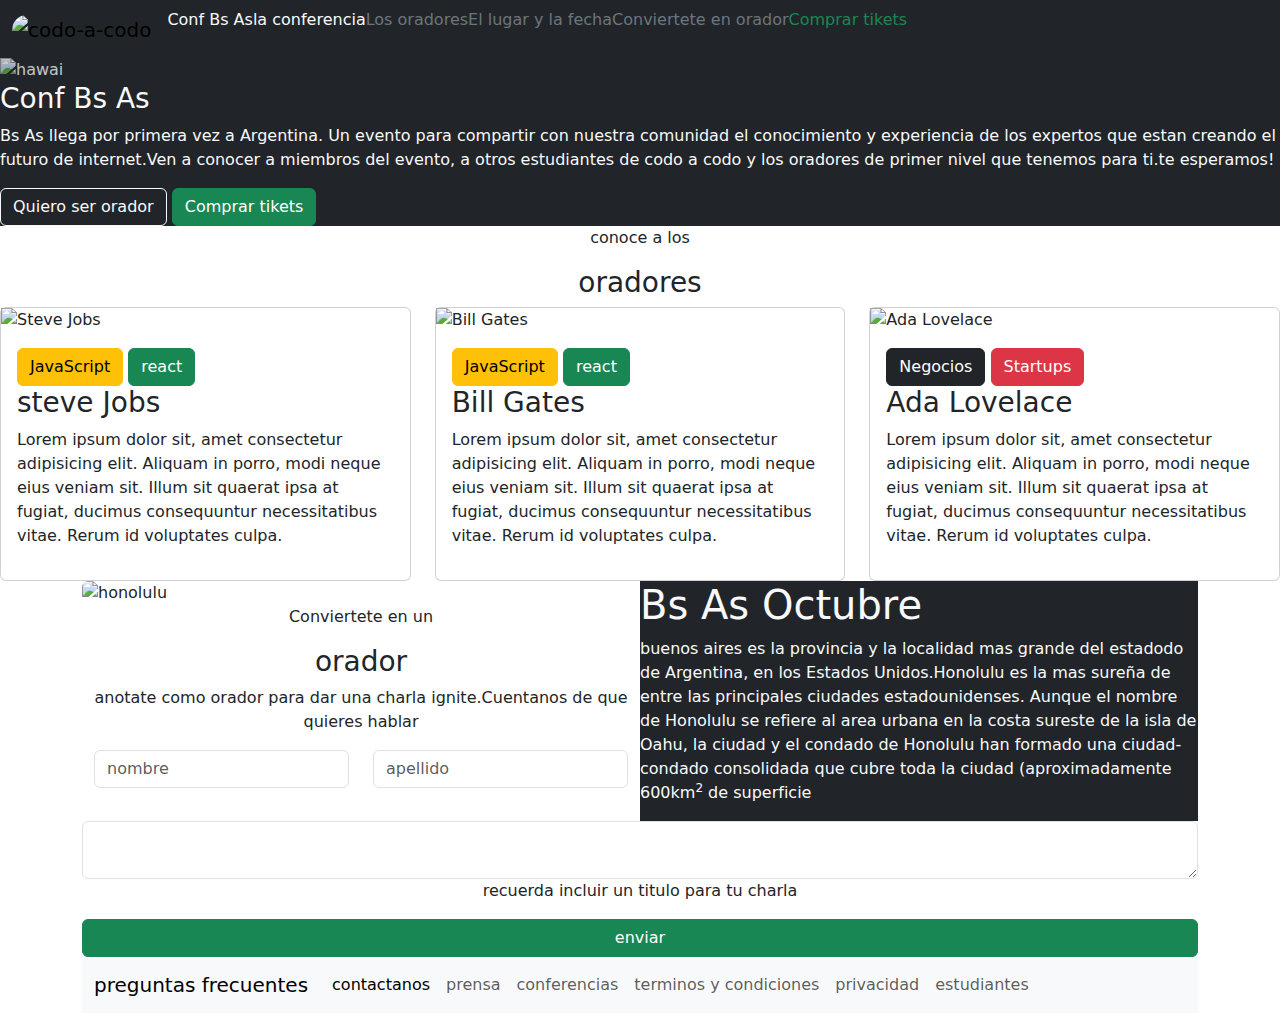
==== index.html @ f19c5482 "Primer commit" ====
<!DOCTYPE html>
<html lang="es">
<head>
    <meta charset="UTF-8">
    <meta http-equiv="X-UA-Compatible" content="IE=edge">
    <meta name="viewport" content="width=device-width, initial-scale=1.0">
    <title>Document</title>
    <link rel="stylesheet" href="../css/estilo.css">
    <!-- Latest compiled and minified CSS -->
    <link href="https://cdn.jsdelivr.net/npm/bootstrap@5.1.3/dist/css/bootstrap.min.css" rel="stylesheet">

    <!-- Latest compiled JavaScript -->
    <script src="https://cdn.jsdelivr.net/npm/bootstrap@5.1.3/dist/js/bootstrap.bundle.min.js"></script>
</head>
<body>
    <div class="navbar navbar-expand-sm text-light bg-dark"> 
        <div class="container-fluid ">
            <ul class="text-secondary navbar-nav">
             <li class="nav-item navbar-brand">
                <img src="../img/codoacodo.png" alt="codo-a-codo"
                class="rounded-pill" style="width: 8rem;"></li>
             <li class="nav-item text-light"> Conf Bs As </li>
             <li class="nav-item text-light">la conferencia</li>
             <li class="nav-item"> Los oradores </li>
             <li class="nav-item">El lugar y la fecha </li>
             <li class="nav-item">Conviertete en orador </li>
             <li class="nav-item text-success ">Comprar tikets </li>
            </ul>
        </div>
        
    </div>
    <div class="text-light bg-dark">
        <img class="img-fluid opacity-75 bg-dark"  src="../img/hawaii.jpg" alt="hawai">
        <div class="relleno">
            <h3>Conf Bs As</h3>
            <p>Bs As llega por primera vez a Argentina. Un evento para compartir con nuestra comunidad el conocimiento y experiencia de los expertos que estan creando el futuro de internet.Ven a conocer a miembros del evento, a otros estudiantes de codo a codo y los oradores de primer nivel que tenemos para ti.te esperamos!</p>
            <button class="btn btn-outline-light text-light">Quiero ser orador</button>
            <button class="btn btn-success" >Comprar tikets</button>
       </div>
     </div>
     <div>
      <p class="text-center">conoce a los</p>
      <h3 class="text-center">oradores</h3>
     </div>
     <div class="row">
         <div class="col-sm-4">
            <div class="card">
              <img src="../img/steve.jpg" alt="Steve Jobs" class="card-image-top">
              <div class="card-body">
                <button class="btn btn-warning">JavaScript</button>
                <button class="btn btn-success">react</button>
                <h3 class="card-title">steve Jobs</h3>
                <p>Lorem ipsum dolor sit, amet consectetur adipisicing elit. Aliquam in porro, modi neque eius veniam sit. Illum sit quaerat ipsa at fugiat, ducimus consequuntur necessitatibus vitae. Rerum id voluptates culpa.</p>
              </div>
            </div>
         </div>
         <div class="col-sm-4">
            <div class="card">
               <img src="../img/bill.jpg" alt="Bill Gates" class="card-image-top">
              <div class="card-body">
                 <button class="btn btn-warning">JavaScript</button>
                 <button class="btn btn-success">react</button>
                 <h3 class="card-title">Bill Gates</h3>
                 <p>Lorem ipsum dolor sit, amet consectetur adipisicing elit. Aliquam in porro, modi neque eius veniam sit. Illum sit quaerat ipsa at fugiat, ducimus consequuntur necessitatibus vitae. Rerum id voluptates culpa.</p>
              </div>
            </div>
         </div>
         <div class="col-sm-4">
            <div class="card">
               <img src="../img/ada.jpeg" alt="Ada Lovelace" class="card-image-top">
              <div class="card-body">
                <button class="btn btn-dark">Negocios</button>
                <button class="btn btn-danger">Startups</button>
                <h3 class="card-title">Ada Lovelace</h3>
                <p>Lorem ipsum dolor sit, amet consectetur adipisicing elit. Aliquam in porro, modi neque eius veniam sit. Illum sit quaerat ipsa at fugiat, ducimus consequuntur necessitatibus vitae. Rerum id voluptates culpa.</p>
              </div>
            </div>
         </div>
      </div>
      <div class="container bg-dark">
        <div> 
          <img src="../img/honolulu.jpg" alt="honolulu" class="honolulu rounded float-start col-sm-6">
        </div>
        <div class="bg-dark text-light col-sm-6 float-end">
          <h1> Bs As Octubre</h1>
          <p>buenos aires es la provincia y la localidad mas grande del estadodo de Argentina, en los Estados Unidos.Honolulu es la mas sureña de entre las principales ciudades estadounidenses. Aunque el nombre de Honolulu se refiere al area urbana en la costa sureste de la isla de Oahu, la ciudad y el condado de Honolulu han formado una ciudad-condado consolidada que cubre toda la ciudad (aproximadamente 600km<sup>2</sup> de superficie</p>
        </div>
      </div>
  <div class="container">
    <div>
      <p class="text-center">Conviertete en un</p>
      <h3 class="text-center">orador</h3>
      <p class="text-center">anotate como orador para dar una charla ignite.Cuentanos de que quieres hablar</p>
    </div>
    <div class="row">
      <div class="col">
        <input type="text" class="form-control" placeholder="nombre" aria-label="First name">
      </div>
      <div class="col">
        <input type="text" class="form-control" placeholder="apellido" aria-label="Last name">
      </div>
    </div>
    <div class="form-floating">
      <textarea class="form-control" id="validationTextarea" placeholder="sobre que quieres hablar?">
      </textarea>
      <p class="text-center">recuerda incluir un titulo para tu charla </p>
      <div class="d-grid gap-2">
       <button class="btn btn-success" type="submit">enviar</button>
      </div>
    </div>
  </div>   
 <div class="container">
  <nav class="navbar navbar-expand-lg bg-light">
    <div class="container-fluid">
      <a class="navbar-brand" href="#">preguntas frecuentes</a>
      <button class="navbar-toggler" type="button" data-bs-toggle="collapse" data-bs-target="#navbarNavAltMarkup" aria-controls="navbarNavAltMarkup" aria-expanded="false" aria-label="Toggle navigation">
        <span class="navbar-toggler-icon"></span>
      </button>
      <div class="collapse navbar-collapse" id="navbarNavAltMarkup">
        <div class="navbar-nav">
          <a class="nav-link active" aria-current="page" href="#">contactanos</a>
          <a class="nav-link" href="#">prensa</a>
          <a class="nav-link" href="#">conferencias</a>
          <a class="nav-link" href="#">terminos y condiciones</a>
          <a class="nav-link" href="#">privacidad</a>
          <a class="nav-link" href="#" >estudiantes</a>
        </div>
      </div>
    </div>
  </nav>
</div>
 </body>
</html>
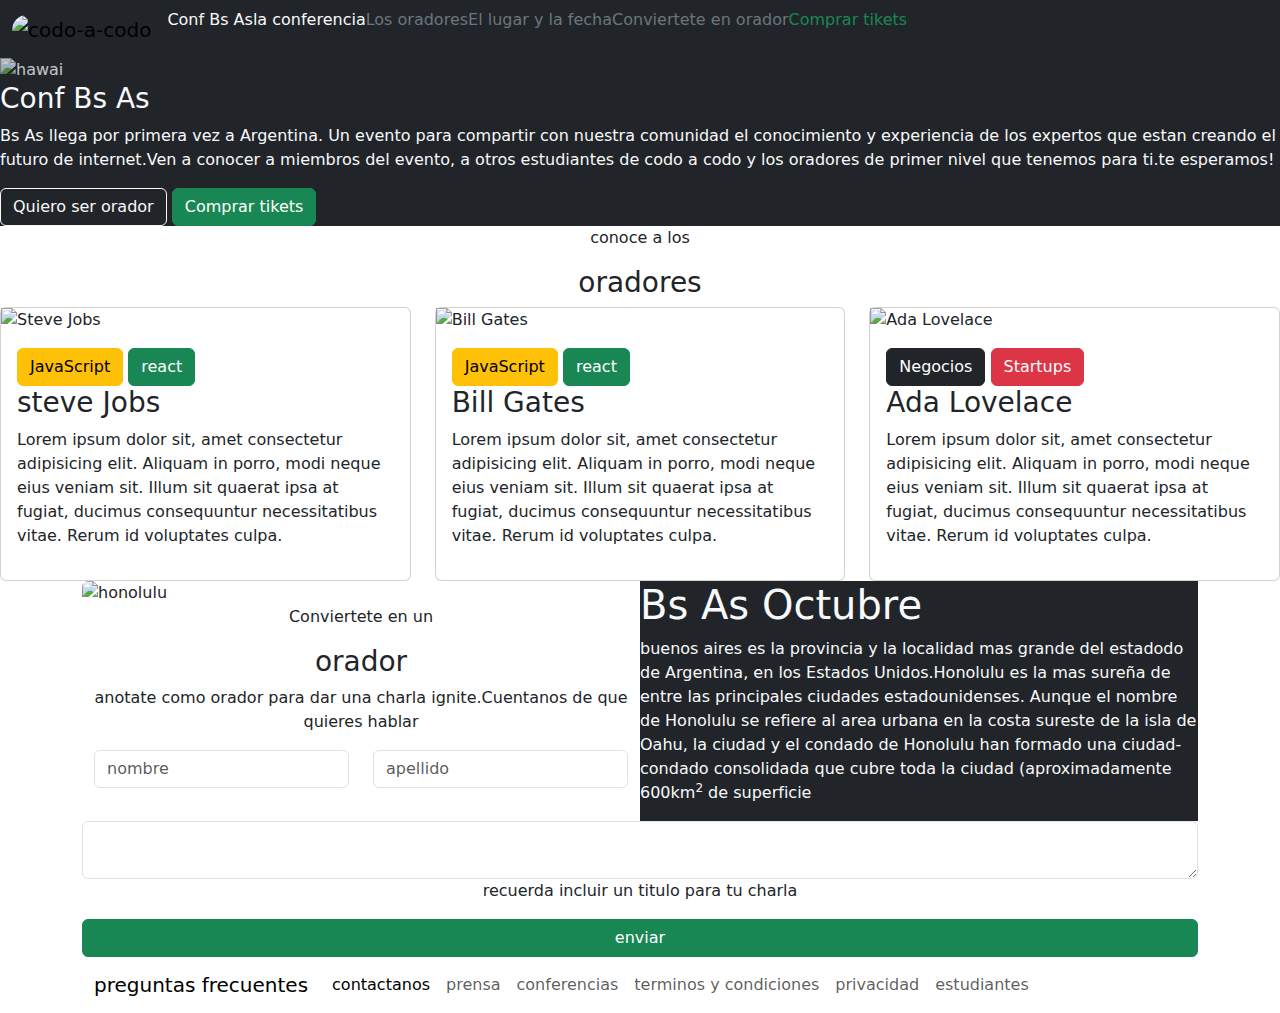
==== commit dc811e85: "fondo" ====
--- a/index.html
+++ b/index.html
@@ -9,8 +9,6 @@
     <!-- Latest compiled and minified CSS -->
     <link href="https://cdn.jsdelivr.net/npm/bootstrap@5.1.3/dist/css/bootstrap.min.css" rel="stylesheet">
 
-    <!-- Latest compiled JavaScript -->
-    <script src="https://cdn.jsdelivr.net/npm/bootstrap@5.1.3/dist/js/bootstrap.bundle.min.js"></script>
 </head>
 <body>
     <div class="navbar navbar-expand-sm text-light bg-dark"> 
@@ -110,7 +108,7 @@
     </div>
   </div>   
  <div class="container">
-  <nav class="navbar navbar-expand-lg bg-light">
+  <nav class="navbar navbar-expand-lg fondoFooter">
     <div class="container-fluid">
       <a class="navbar-brand" href="#">preguntas frecuentes</a>
       <button class="navbar-toggler" type="button" data-bs-toggle="collapse" data-bs-target="#navbarNavAltMarkup" aria-controls="navbarNavAltMarkup" aria-expanded="false" aria-label="Toggle navigation">
@@ -129,5 +127,10 @@
     </div>
   </nav>
 </div>
- </body>
+ 
+
+    <!-- Latest compiled JavaScript -->
+    <script src="https://cdn.jsdelivr.net/npm/bootstrap@5.1.3/dist/js/bootstrap.bundle.min.js"></script>
+
+</body>
 </html>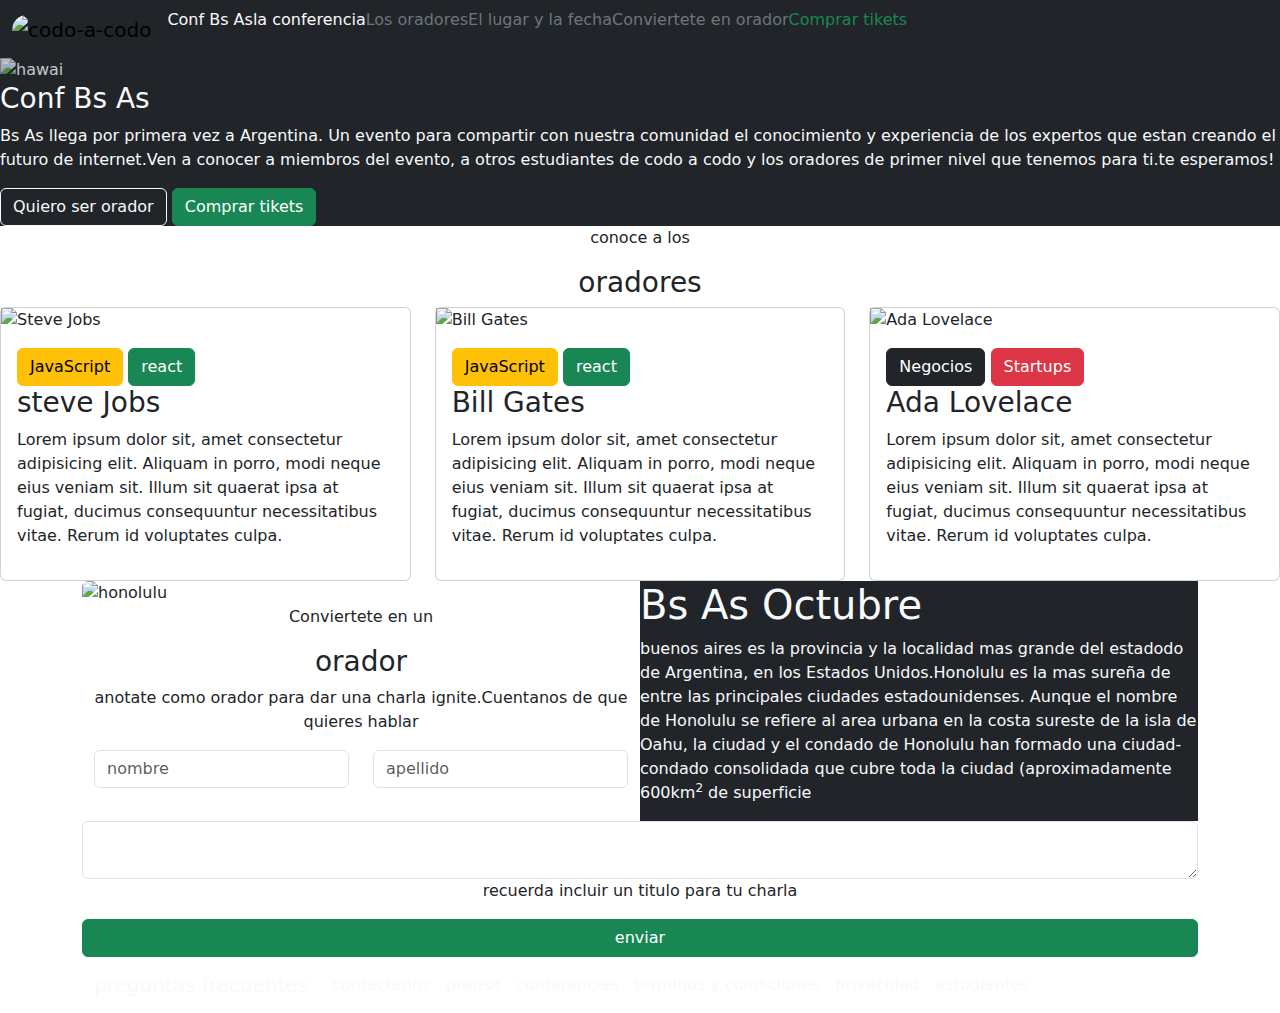
==== commit 6414663a: "letras blancas" ====
--- a/index.html
+++ b/index.html
@@ -110,18 +110,18 @@
  <div class="container">
   <nav class="navbar navbar-expand-lg fondoFooter">
     <div class="container-fluid">
-      <a class="navbar-brand" href="#">preguntas frecuentes</a>
+      <a class="navbar-brand text-light" href="#">preguntas frecuentes</a>
       <button class="navbar-toggler" type="button" data-bs-toggle="collapse" data-bs-target="#navbarNavAltMarkup" aria-controls="navbarNavAltMarkup" aria-expanded="false" aria-label="Toggle navigation">
         <span class="navbar-toggler-icon"></span>
       </button>
       <div class="collapse navbar-collapse" id="navbarNavAltMarkup">
         <div class="navbar-nav">
-          <a class="nav-link active" aria-current="page" href="#">contactanos</a>
-          <a class="nav-link" href="#">prensa</a>
-          <a class="nav-link" href="#">conferencias</a>
-          <a class="nav-link" href="#">terminos y condiciones</a>
-          <a class="nav-link" href="#">privacidad</a>
-          <a class="nav-link" href="#" >estudiantes</a>
+          <a class="nav-link active text-light" aria-current="page" href="#">contactanos</a>
+          <a class="nav-link text-light" href="#">prensa</a>
+          <a class="nav-link text-light" href="#">conferencias</a>
+          <a class="nav-link text-light" href="#">terminos y condiciones</a>
+          <a class="nav-link text-light" href="#">privacidad</a>
+          <a class="nav-link text-light" href="#" >estudiantes</a>
         </div>
       </div>
     </div>
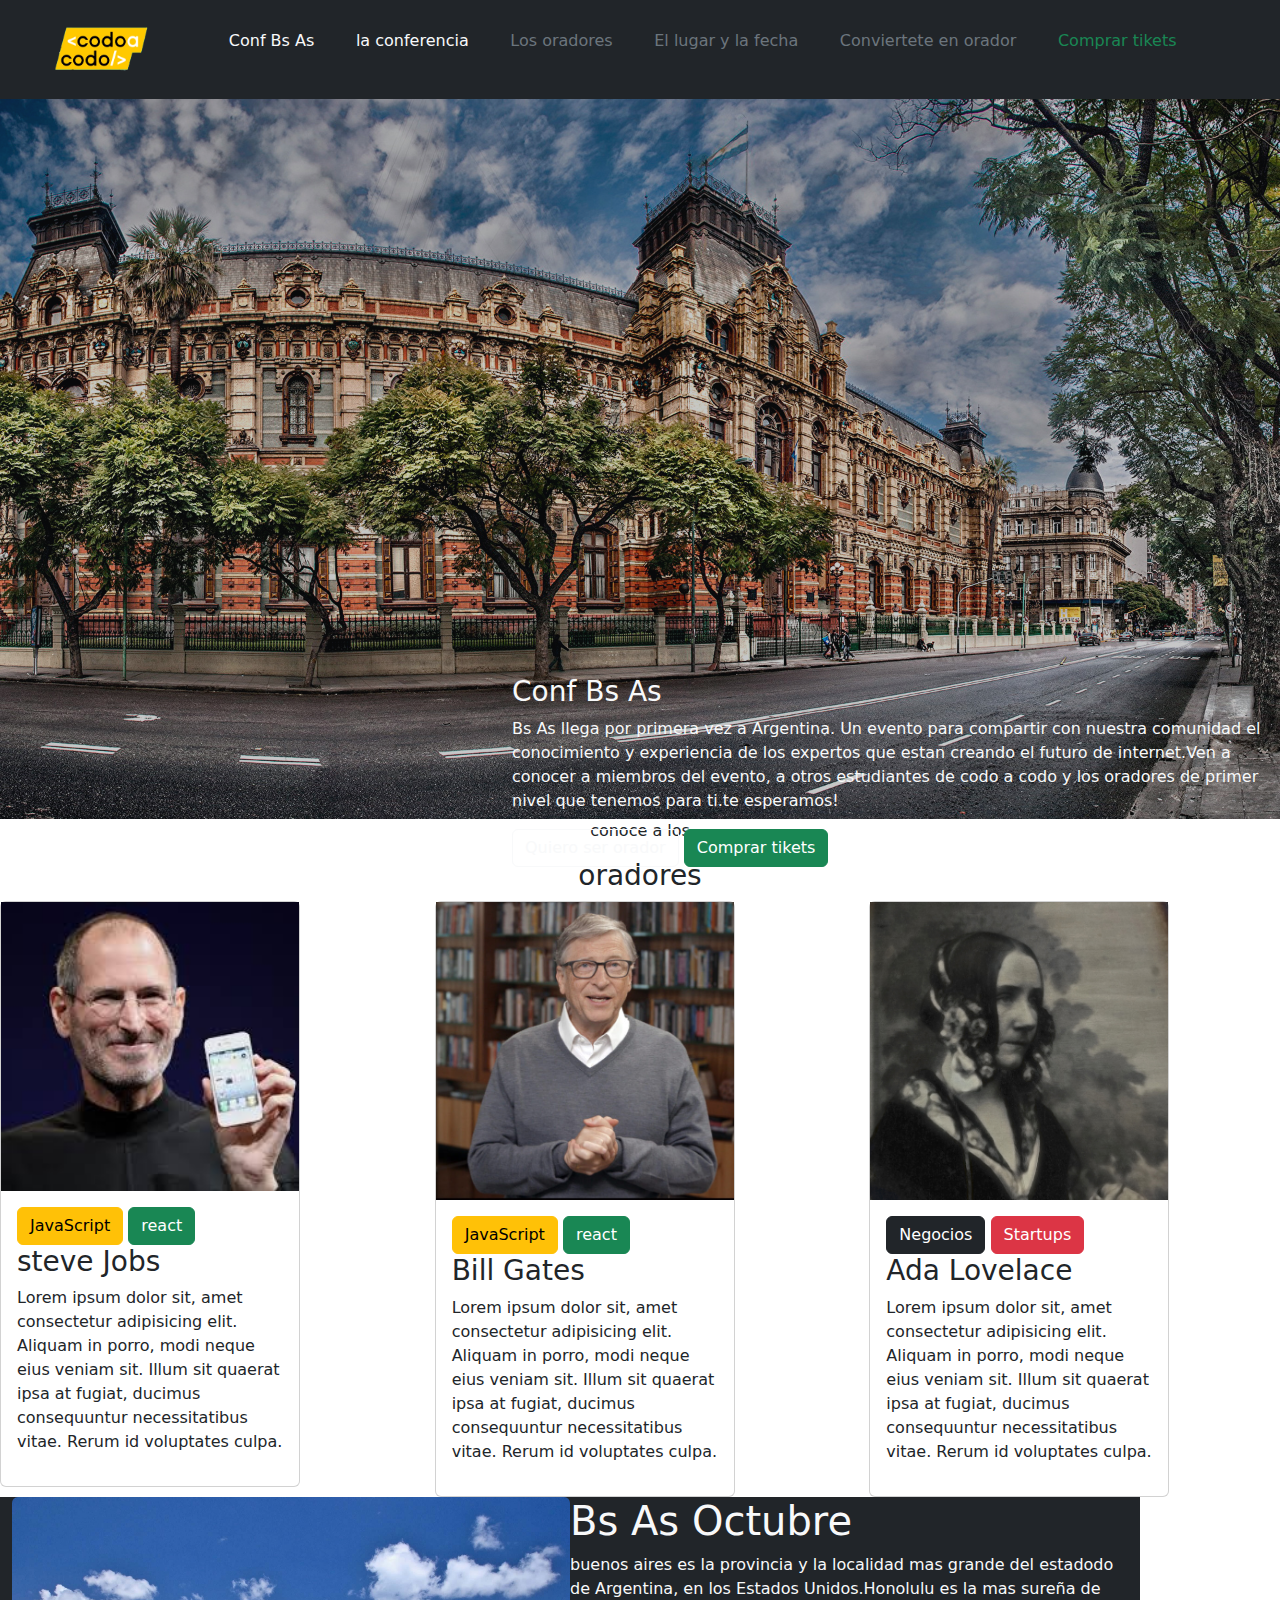
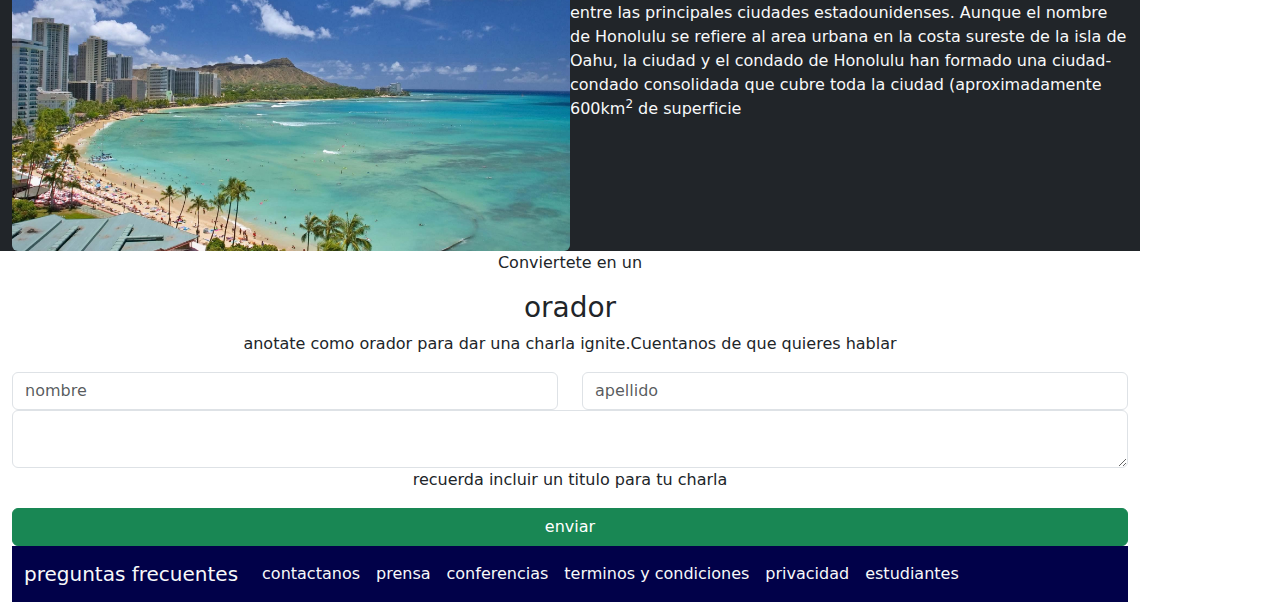
==== commit f635fafc: "css e imagenes" ====
--- a/index.html
+++ b/index.html
@@ -5,7 +5,7 @@
     <meta http-equiv="X-UA-Compatible" content="IE=edge">
     <meta name="viewport" content="width=device-width, initial-scale=1.0">
     <title>Document</title>
-    <link rel="stylesheet" href="../css/estilo.css">
+    <link rel="stylesheet" href="css/estilo.css">
     <!-- Latest compiled and minified CSS -->
     <link href="https://cdn.jsdelivr.net/npm/bootstrap@5.1.3/dist/css/bootstrap.min.css" rel="stylesheet">
 
@@ -15,7 +15,7 @@
         <div class="container-fluid ">
             <ul class="text-secondary navbar-nav">
              <li class="nav-item navbar-brand">
-                <img src="../img/codoacodo.png" alt="codo-a-codo"
+                <img src="img/codoacodo.png" alt="codo-a-codo"
                 class="rounded-pill" style="width: 8rem;"></li>
              <li class="nav-item text-light"> Conf Bs As </li>
              <li class="nav-item text-light">la conferencia</li>
@@ -28,7 +28,7 @@
         
     </div>
     <div class="text-light bg-dark">
-        <img class="img-fluid opacity-75 bg-dark"  src="../img/hawaii.jpg" alt="hawai">
+        <img class="img-fluid opacity-75 bg-dark"  src="img/hawaii.jpg" alt="hawai">
         <div class="relleno">
             <h3>Conf Bs As</h3>
             <p>Bs As llega por primera vez a Argentina. Un evento para compartir con nuestra comunidad el conocimiento y experiencia de los expertos que estan creando el futuro de internet.Ven a conocer a miembros del evento, a otros estudiantes de codo a codo y los oradores de primer nivel que tenemos para ti.te esperamos!</p>
@@ -43,7 +43,7 @@
      <div class="row">
          <div class="col-sm-4">
             <div class="card">
-              <img src="../img/steve.jpg" alt="Steve Jobs" class="card-image-top">
+              <img src="img/steve.jpg" alt="Steve Jobs" class="card-image-top">
               <div class="card-body">
                 <button class="btn btn-warning">JavaScript</button>
                 <button class="btn btn-success">react</button>
@@ -54,7 +54,7 @@
          </div>
          <div class="col-sm-4">
             <div class="card">
-               <img src="../img/bill.jpg" alt="Bill Gates" class="card-image-top">
+               <img src="img/bill.jpg" alt="Bill Gates" class="card-image-top">
               <div class="card-body">
                  <button class="btn btn-warning">JavaScript</button>
                  <button class="btn btn-success">react</button>
@@ -65,7 +65,7 @@
          </div>
          <div class="col-sm-4">
             <div class="card">
-               <img src="../img/ada.jpeg" alt="Ada Lovelace" class="card-image-top">
+               <img src="img/ada.jpeg" alt="Ada Lovelace" class="card-image-top">
               <div class="card-body">
                 <button class="btn btn-dark">Negocios</button>
                 <button class="btn btn-danger">Startups</button>
@@ -77,7 +77,7 @@
       </div>
       <div class="container bg-dark">
         <div> 
-          <img src="../img/honolulu.jpg" alt="honolulu" class="honolulu rounded float-start col-sm-6">
+          <img src="img/honolulu.jpg" alt="honolulu" class="honolulu rounded float-start col-sm-6">
         </div>
         <div class="bg-dark text-light col-sm-6 float-end">
           <h1> Bs As Octubre</h1>
--- a/css/estilo.css
+++ b/css/estilo.css
@@ -0,0 +1,33 @@
+ul {
+    list-style-type: none;
+}    
+li {
+    padding: 1.3em;
+}    
+
+
+.relleno {
+    position: absolute;
+    top:75%;
+    left: 40%;
+    text-align: left;
+    }    
+
+.container {
+float: left;
+}     
+
+.card {
+    width: 300px;
+    
+}   
+
+.honolulu{
+    width: 50%;
+}
+
+.fondoFooter {
+ 
+background-color: rgb(1, 1, 73);
+
+}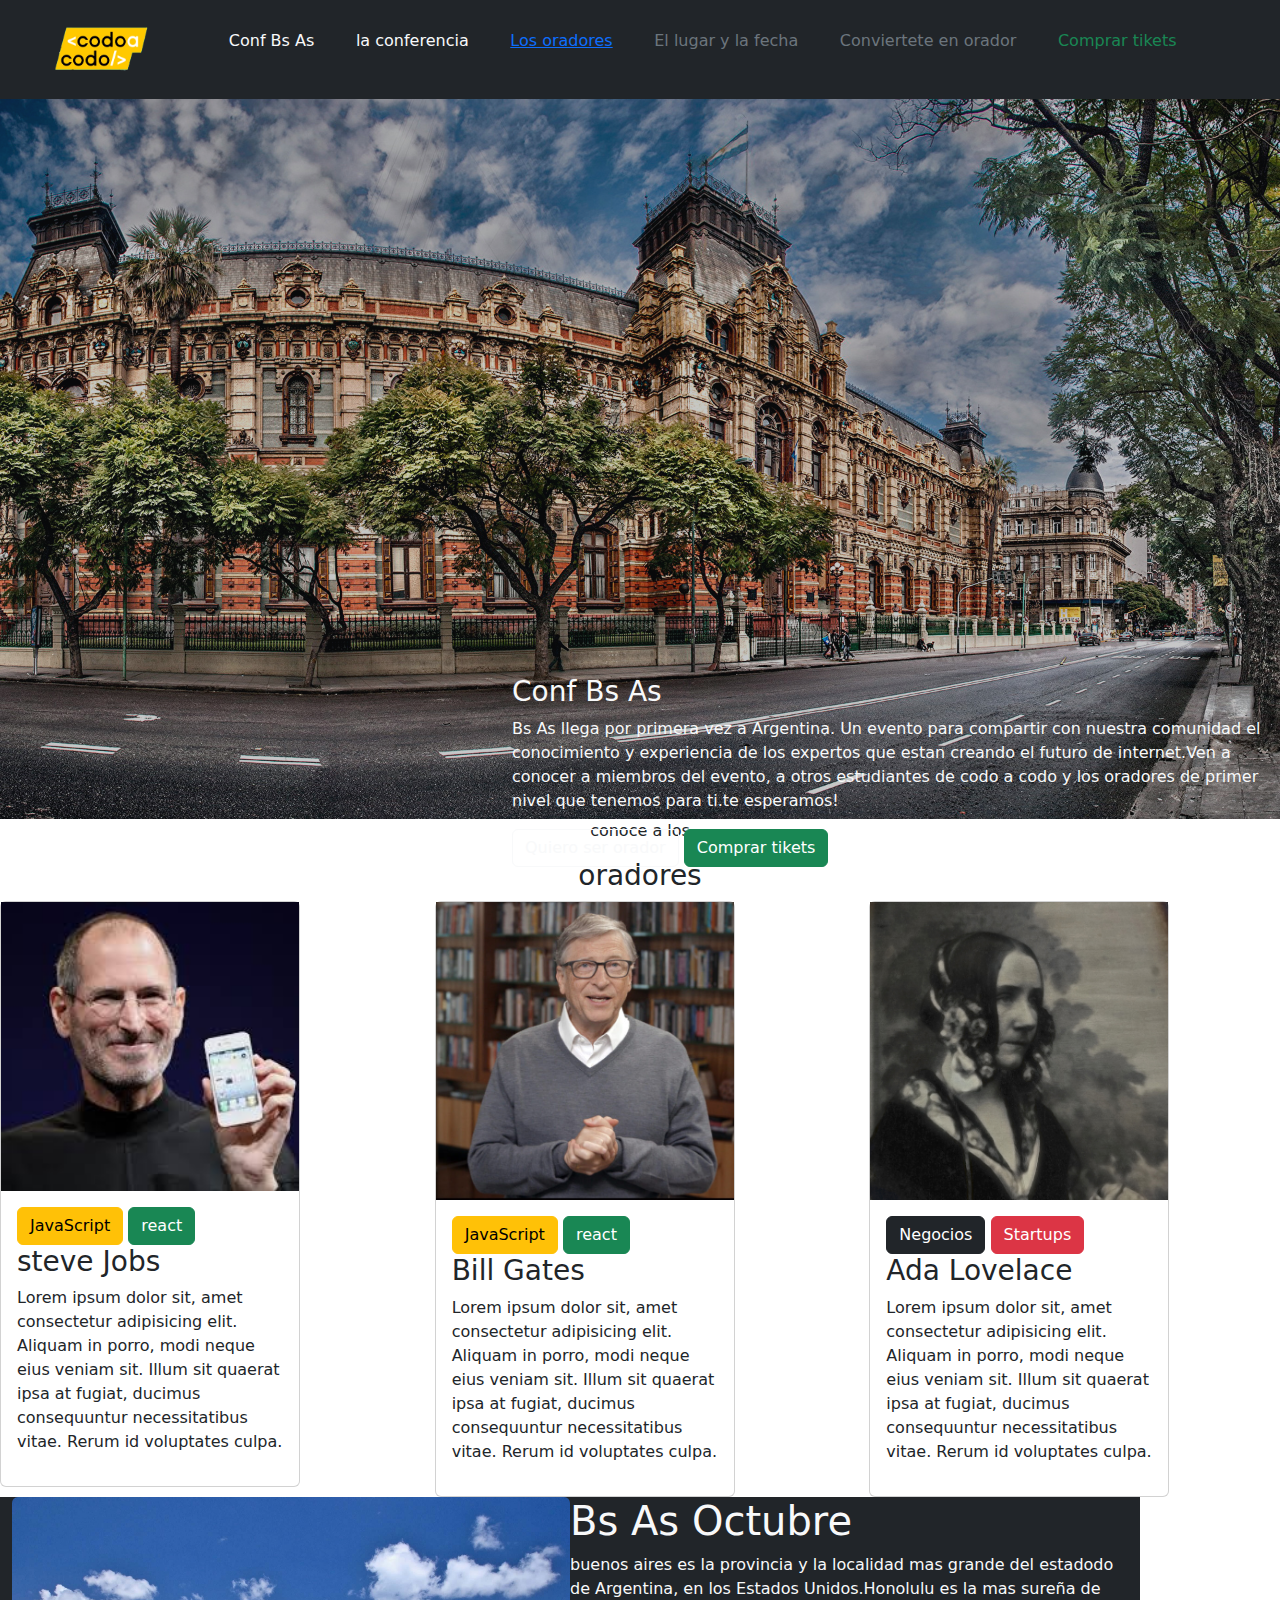
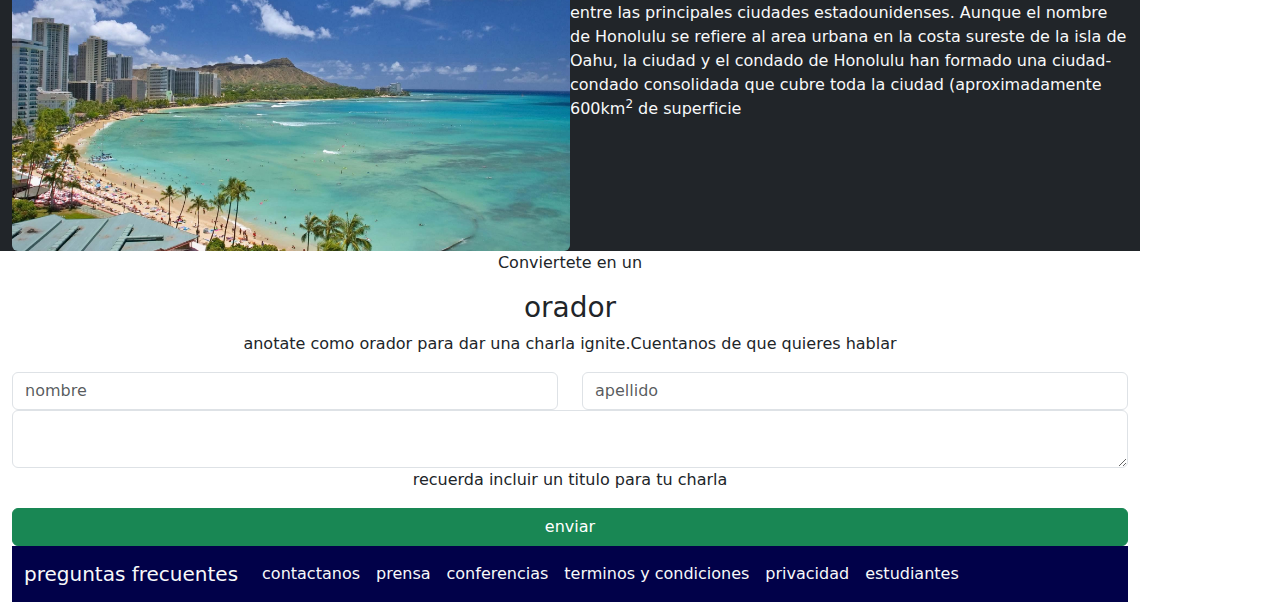
==== commit d91520eb: "pagina oradores" ====
--- a/index.html
+++ b/index.html
@@ -19,7 +19,7 @@
                 class="rounded-pill" style="width: 8rem;"></li>
              <li class="nav-item text-light"> Conf Bs As </li>
              <li class="nav-item text-light">la conferencia</li>
-             <li class="nav-item"> Los oradores </li>
+             <li class="nav-item"> <a href="oradores.html"> Los oradores </a></li>
              <li class="nav-item">El lugar y la fecha </li>
              <li class="nav-item">Conviertete en orador </li>
              <li class="nav-item text-success ">Comprar tikets </li>
